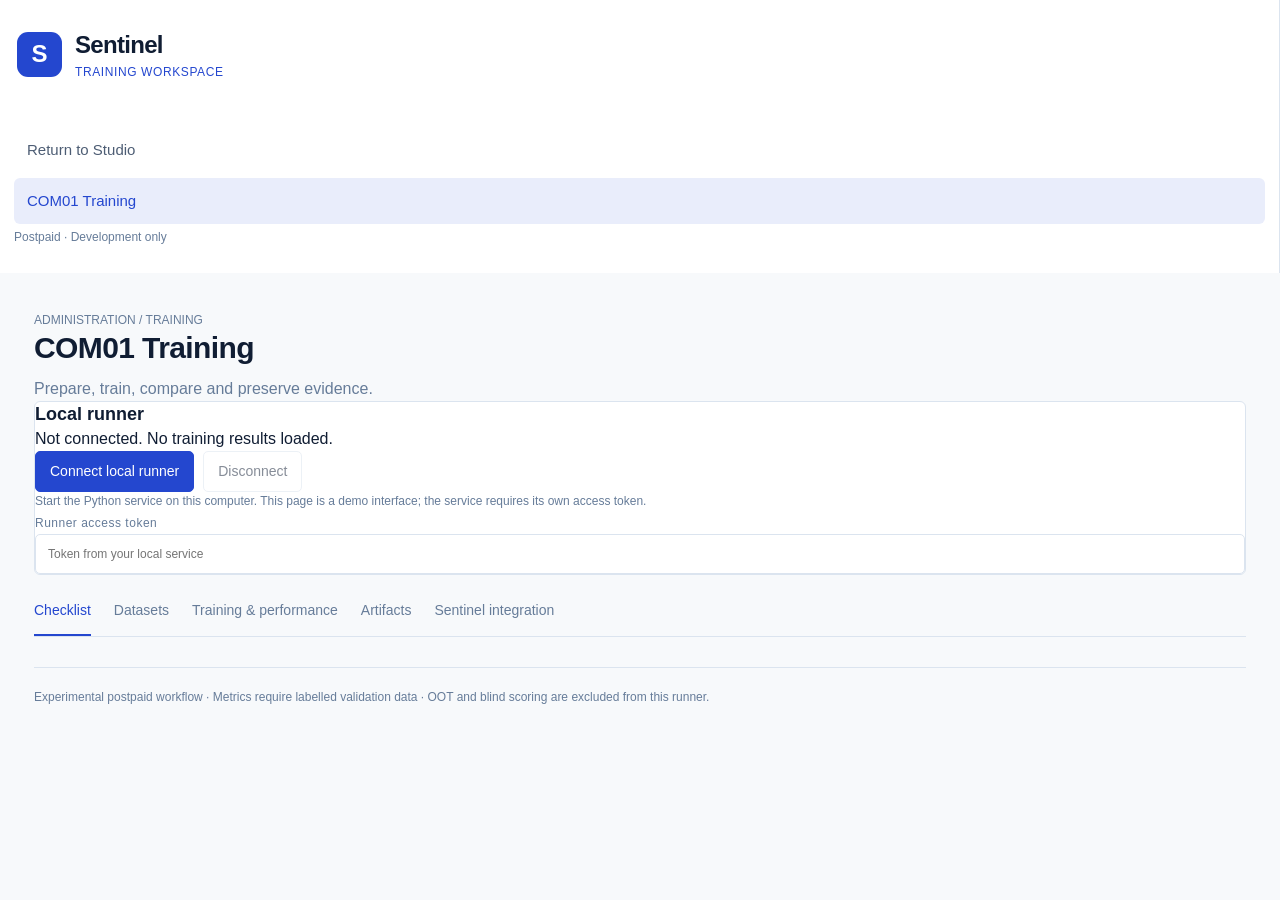
==== training.html @ 6fc21188 "Add COM01 development training console: training.html" ====
<!doctype html>
<html lang="en"><head><meta charset="utf-8"><meta name="viewport" content="width=device-width,initial-scale=1"><title>COM01 Training · Sentinel Studio</title><link rel="stylesheet" href="styles.css"><link rel="stylesheet" href="training.css"><script defer src="training.js"></script></head>
<body><div class="training-shell"><aside class="sidebar"><a class="brand" href="index.html"><span class="brand-mark">S</span><span><strong>Sentinel</strong><small>TRAINING WORKSPACE</small></span></a><nav aria-label="Training navigation"><a href="index.html">Return to Studio</a><a href="#overview" class="active">COM01 Training</a></nav><p class="meta">Postpaid · Development only</p></aside><main><header><p class="meta">ADMINISTRATION / TRAINING</p><h1>COM01 Training</h1><p class="page-sub">Prepare, train, compare and preserve evidence.</p></header><section class="panel training-panel"><h2>Local runner</h2><p id="connection" role="status">Not connected. No training results loaded.</p><div class="actions"><button class="button primary" id="connect">Connect local runner</button><button class="button" id="disconnect" disabled>Disconnect</button></div><p class="meta">Start the Python service on this computer. This page is a demo interface; the service requires its own access token.</p><label>Runner access token<input id="token" type="password" autocomplete="off" placeholder="Token from your local service"></label></section><div class="tabs" role="tablist" aria-label="Console sections"><button class="tab active" data-tab="overview">Checklist</button><button class="tab" data-tab="datasets">Datasets</button><button class="tab" data-tab="runs">Training & performance</button><button class="tab" data-tab="artifacts">Artifacts</button><button class="tab" data-tab="integration">Sentinel integration</button></div><section id="content" aria-live="polite"></section><p id="error" role="alert"></p><footer class="footer">Experimental postpaid workflow · Metrics require labelled validation data · OOT and blind scoring are excluded from this runner.</footer></main></div></body></html>
---- styles.css ----
:root{font-family:Arial,Helvetica,sans-serif;color:#101d33;background:#f7f9fb;font-synthesis:none;--blue:#2447cf;--ink:#101d33;--muted:#667c99;--border:#dbe4ef;--surface:#fff;--bg:#f7f9fb;--selected:#e9edfb;--red:#ce4654;--green:#36705d}*{box-sizing:border-box}body{margin:0;font-size:16px;line-height:1.5}button,input,select,textarea{font:inherit}button,a,select{touch-action:manipulation}button{cursor:pointer}button:disabled{cursor:default;opacity:.5}button:focus-visible,a:focus-visible,input:focus-visible,select:focus-visible,textarea:focus-visible{outline:2px solid var(--blue);outline-offset:3px}a{color:var(--blue)}h1,h2,h3,p{margin:0}h1{font-size:30px;line-height:1.25;letter-spacing:-.6px;font-weight:600}h2{font-size:18px;font-weight:600;line-height:1.4}h3{font-size:16px;font-weight:600}small,.meta{font-size:12px;color:var(--muted)}.muted{color:var(--muted)}.portal{display:grid;grid-template-columns:230px minmax(0,1fr);min-height:100vh}.sidebar{border-right:1px solid var(--border);background:var(--surface);padding:27px 14px}.brand{display:flex;gap:13px;align-items:center;text-decoration:none;color:var(--ink);margin:0 3px 46px}.brand-mark{width:45px;height:45px;background:var(--blue);color:white;border-radius:11px;font-size:24px;display:grid;place-items:center;font-weight:600}.brand strong{display:block;font-size:24px;letter-spacing:-.7px}.brand small{display:block;font-size:12px;letter-spacing:.6px;color:var(--blue)}.nav-label{font-size:12px;color:var(--muted);letter-spacing:1px;font-weight:600;padding:10px 12px}nav a{display:block;color:#4d5d74;text-decoration:none;padding:12px 13px;margin:4px 0;border-radius:6px;font-size:15px}nav a.active{background:var(--selected);color:var(--blue)}.topbar{display:flex;align-items:center;justify-content:space-between;gap:12px;padding:19px 26px;background:var(--surface);border-bottom:1px solid var(--border)}.topbar small{display:block;font-size:12px;letter-spacing:.5px;margin-top:2px}.synthetic{font-size:12px;letter-spacing:.4px;color:var(--muted);padding:7px 10px;border:1px solid var(--border);border-radius:5px;background:var(--bg);white-space:nowrap}.workspace{display:grid;grid-template-columns:minmax(0,1fr) 310px}main{padding:38px 34px 24px;min-width:0;max-width:1280px;width:100%;margin:auto}.page-sub{color:var(--muted);margin-top:10px}.toolbar{display:flex;gap:18px;justify-content:space-between;align-items:flex-end;flex-wrap:wrap;padding:25px 0 20px;border-bottom:1px solid var(--border);margin-bottom:27px}.toolbar-left{display:flex;flex-wrap:wrap;gap:16px}.field{display:flex;flex-direction:column;gap:7px}label{font-size:12px;color:var(--muted);letter-spacing:.5px}.field select{min-width:185px}select,input,textarea{border:1px solid var(--border);border-radius:5px;background:var(--surface);color:var(--ink);padding:10px 12px;min-width:0}input,textarea{width:100%}textarea{resize:vertical}.data-date{color:var(--muted);font-size:13px}.data-date strong{font-weight:400;color:var(--ink)}.kpis{display:grid;grid-template-columns:repeat(5,minmax(0,1fr));background:var(--surface);border:1px solid var(--border);border-radius:5px;margin:30px 0}.kpi{padding:20px 16px;border-right:1px solid var(--border)}.kpi:last-child{border:0}.kpi .label{display:block;color:var(--muted);font-size:13px;min-height:39px}.kpi .value{display:block;font-size:29px;line-height:1.3;font-weight:600;margin-bottom:5px;font-variant-numeric:tabular-nums}.kpi .caption{font-size:12px;color:var(--muted)}.info{font-size:13px;color:var(--muted);margin-left:5px;cursor:help}.section{margin:28px 0}.section-heading{display:flex;justify-content:space-between;align-items:center;gap:14px;margin-bottom:14px}.section-sub{font-size:13px;color:var(--muted);margin-top:4px}.panel{background:var(--surface);border:1px solid var(--border);border-radius:6px}.chart-panel{padding:17px 18px 12px}.trend{display:block;width:100%;height:205px;overflow:visible}.trend text{fill:var(--muted);font-size:12px;font-family:Arial}.trend .grid{stroke:var(--border);stroke-width:1}.trend .line{stroke:var(--ink);stroke-width:2;fill:none}.trend .dot{stroke:var(--ink);stroke-width:1.7;fill:var(--surface)}.table-wrap{overflow-x:auto}.table-wrap table{width:100%;border-collapse:collapse;background:var(--surface);font-size:14px}.table-wrap th{text-align:left;font-size:12px;letter-spacing:.5px;font-weight:400;color:var(--muted);padding:14px 17px;border-bottom:1px solid var(--border);white-space:nowrap}.table-wrap td{padding:14px 17px;border-bottom:1px solid #eaf0f7;vertical-align:middle}.table-wrap tr:last-child td{border-bottom:0}.table-wrap td.num,.table-wrap th.num{text-align:right;font-variant-numeric:tabular-nums}.table-wrap tbody tr[data-segment]{cursor:pointer}.table-wrap tbody tr[data-segment]:hover{background:#f4f7fc}.table-wrap tbody tr.selected{background:#edf1fc}.risk{display:flex;gap:13px;align-items:center;justify-content:flex-end}.risk .track{width:110px;height:6px;background:#f0f3f7;border-radius:3px}.risk .fill{height:100%;background:var(--red);border-radius:3px}.reason-list{padding:5px 18px}.reason{display:grid;grid-template-columns:minmax(0,1fr) 110px 38px;align-items:center;gap:16px;padding:12px 0;border-bottom:1px solid #eaf0f7;font-size:14px}.reason:last-child{border:0}.reason .bar{height:5px;background:#f0f3f7}.reason .bar span{display:block;height:100%;background:#7589b7}.map-summary{display:flex;align-items:center;justify-content:space-between;flex-wrap:wrap;gap:20px;padding:22px}.map-summary p{font-size:14px;color:var(--muted);max-width:390px;margin-top:5px}.map-numbers{display:flex;gap:22px}.map-numbers strong{display:block;font-size:23px}.map-numbers span{font-size:12px;color:var(--muted)}.button{background:var(--surface);border:1px solid var(--border);color:var(--ink);padding:9px 14px;border-radius:5px;font-size:14px;text-decoration:none;display:inline-block}.button.primary{background:var(--blue);color:white;border-color:var(--blue)}.button.dark{background:var(--ink);color:white;border-color:var(--ink)}.button.danger{color:#a43948}.link-button{border:0;background:none;color:var(--blue);padding:0;text-decoration:underline;text-underline-offset:3px;font-size:13px}.footer{display:flex;justify-content:space-between;gap:10px;flex-wrap:wrap;color:var(--muted);font-size:12px;padding-top:20px;border-top:1px solid var(--border);margin-top:30px}.footer .pipe{padding:0 9px;color:#b0bdcf}.fallback{padding:12px 16px;margin-bottom:20px;border:1px solid #e7d9b9;background:#fbf7ee;border-radius:5px;font-size:14px;color:#766136}.empty{padding:45px 25px;text-align:center;margin:30px 0}.empty p{margin-top:9px;color:var(--muted);font-size:14px}.pulse{background:var(--surface);border-left:1px solid var(--border);display:flex;flex-direction:column;min-width:0}.pulse-header{padding:20px 20px 16px;border-bottom:1px solid var(--border)}.pulse-header h2{color:var(--blue);font-weight:700}.pulse-header p{font-size:13px;color:var(--muted);margin-top:5px}.pulse-content{padding:18px 20px;flex:1}.question{background:var(--surface);border:1px solid var(--border);border-radius:5px;color:var(--ink);padding:11px 12px;text-align:left;width:100%;font-size:14px;line-height:1.5;margin-top:9px}.question:hover{background:var(--bg)}.pulse-compose{padding:16px 20px;border-top:1px solid var(--border)}.compose-row{display:flex;gap:7px;align-items:center}.compose-row input{font-size:14px}.send{background:var(--blue);color:white;border:0;border-radius:5px;padding:11px 9px;font-size:13px}.pulse-compose p{font-size:12px;color:var(--muted);margin-top:9px}.conversation{padding:15px 0;border-top:1px solid var(--border);margin-top:18px;font-size:14px;line-height:1.65}.conversation .asked{font-size:12px;color:var(--muted);margin-bottom:9px}.conversation .source{font-size:12px;color:var(--muted);margin-top:9px}.tabs{display:flex;gap:23px;border-bottom:1px solid var(--border);margin:25px 0 20px;flex-wrap:wrap}.tab{border:0;border-bottom:2px solid transparent;background:none;padding:0 0 13px;color:var(--muted);font-size:14px}.tab.active{border-bottom-color:var(--blue);color:var(--blue)}.count{background:#eef2f8;border-radius:3px;color:var(--muted);font-size:12px;padding:2px 5px;margin-left:5px}.campaign-name strong{font-weight:500;display:block}.campaign-name small{display:block;margin-top:4px}.status{display:inline-block;font-size:12px;color:#89651b;background:#fbf4e4;padding:4px 7px;border-radius:4px;white-space:nowrap}.status.ok{color:var(--green);background:#edf5f1}.status.neutral{color:var(--muted);background:#f0f3f8}.review{margin-top:20px}.review-header{padding:20px;border-bottom:1px solid var(--border);display:flex;justify-content:space-between;gap:15px}.review-header p{color:var(--muted);font-size:14px;margin-top:5px}.review-body{padding:0 20px}.detail-list{margin:0}.detail-row{display:grid;grid-template-columns:130px minmax(0,1fr);gap:16px;padding:16px 0;border-bottom:1px solid var(--border);font-size:14px}.detail-row dt{color:var(--muted)}.detail-row dd{margin:0}.checks{display:flex;flex-wrap:wrap;gap:14px;color:var(--green);font-size:13px;margin:17px 0}.checks span:before{content:'•';padding-right:6px}.review-actions{padding:20px;border-top:1px solid var(--border)}.review-actions textarea{margin:8px 0 13px;min-height:75px;font-size:14px}.actions{display:flex;gap:9px;flex-wrap:wrap}.simulation{font-size:12px;color:var(--muted);padding:15px 0}.report-title{display:flex;justify-content:space-between;gap:20px;flex-wrap:wrap;align-items:center;margin-bottom:18px}.report-title p{font-size:13px;color:var(--muted);margin-top:5px}.report th,.report td{padding:12px 14px}.report .group{background:#f4f6fa;font-size:12px;color:var(--muted);font-weight:500}.spark{width:105px;height:25px;display:block}.spark path{stroke:#637ba7;stroke-width:1.4;fill:none}.delta{font-size:13px;white-space:nowrap}.delta.good{color:var(--green)}.delta.bad{color:var(--red)}.observations{margin-top:18px;padding:17px 20px;font-size:14px}.observations p+p{margin-top:8px}dialog{border:1px solid var(--border);border-radius:8px;padding:0;color:var(--ink);background:var(--surface);width:min(880px,calc(100% - 32px));max-height:90vh;overflow:auto}dialog::backdrop{background:rgba(16,29,51,.35)}.dialog-top{display:flex;justify-content:space-between;align-items:center;gap:20px;padding:20px 24px;border-bottom:1px solid var(--border)}.close{background:none;border:0;color:var(--muted);font-size:27px;line-height:1;padding:4px}.dialog-body{padding:22px 24px}.dialog-body p{font-size:14px;color:var(--muted);margin-bottom:16px}.provenance{font-size:14px;width:100%;border-collapse:collapse}.provenance td{padding:10px 0;border-bottom:1px solid var(--border);overflow-wrap:anywhere}.provenance td:first-child{color:var(--muted);width:43%;padding-right:15px}.scenario{border-top:1px solid var(--border);margin-top:25px;padding-top:20px}.scenario select{display:block;margin-top:8px;width:100%}.network{position:relative;display:grid;grid-template-columns:repeat(3,minmax(0,1fr));gap:32px;margin:25px 0}.network-col{display:flex;flex-direction:column;gap:10px;z-index:1}.network-col h3{color:var(--muted);font-size:13px;margin-bottom:5px}.network-node{padding:10px 12px;background:var(--bg);border:1px solid var(--border);border-radius:5px;font-size:13px;min-height:45px}.network-node strong{float:right;color:var(--ink)}.network-lines{position:absolute;inset:35px 0 0;width:100%;height:calc(100% - 35px);pointer-events:none}.network-lines path{fill:none;stroke:#7890bc;stroke-width:1.2;stroke-dasharray:5 8;animation:flow 8s linear infinite;opacity:.55}.network-node.chosen{background:var(--selected);border-color:#b8c8ef}.risk-high{color:var(--red)}.notice{position:fixed;bottom:22px;left:50%;transform:translateX(-50%);max-width:calc(100% - 32px);border:1px solid var(--border);background:var(--surface);color:var(--ink);padding:13px 19px;border-radius:6px;font-size:14px;z-index:20}.chart-label{font-size:12px;color:var(--muted);text-align:center;margin-top:4px}[hidden]{display:none!important}@keyframes flow{to{stroke-dashoffset:-104}}@media(prefers-reduced-motion:reduce){.network-lines path{animation:none}}@media(min-width:1900px){.sidebar{padding:30px 20px}.portal{grid-template-columns:270px minmax(0,1fr)}.workspace{grid-template-columns:minmax(0,1fr) 370px}main{padding:44px}}
@media(max-width:1250px){.portal{grid-template-columns:190px minmax(0,1fr)}.workspace{grid-template-columns:minmax(0,1fr) 265px}main{padding:30px 23px}.kpi{padding:17px 12px}.kpi .label{font-size:12px;min-height:55px}.kpi .value{font-size:25px}.brand strong{font-size:22px}.risk .track{width:65px}.table-wrap td,.table-wrap th{padding:12px}.map-numbers{gap:15px}.pulse-content,.pulse-header,.pulse-compose{padding-left:16px;padding-right:16px}}
@media(max-width:1020px){.workspace{grid-template-columns:minmax(0,1fr)}.pulse{border-left:0;border-top:1px solid var(--border)}#pulse-questions{display:grid;grid-template-columns:repeat(2,minmax(0,1fr));gap:10px}.question{margin-top:0}.pulse-content{padding:20px}.pulse-content>.meta{margin-bottom:12px}.kpi .label{min-height:38px}.topbar{padding:17px 23px}}
@media(max-width:700px){.portal{grid-template-columns:minmax(0,1fr)}.sidebar{padding:16px 17px;border-right:0;border-bottom:1px solid var(--border)}.brand{margin:0 0 14px;gap:10px}.brand-mark{width:35px;height:35px;font-size:21px}.brand strong{font-size:21px}.brand small{font-size:10px}.nav-label{display:none}nav{display:flex;gap:5px;flex-wrap:wrap}nav a{padding:9px 10px;margin:0;font-size:14px}.topbar{padding:13px 20px}main{padding:26px 20px}.kpis{grid-template-columns:repeat(2,minmax(0,1fr))}.kpi{border-bottom:1px solid var(--border)}.kpi:nth-child(2n){border-right:0}.kpi:last-child{grid-column:1/-1}.kpi .label{min-height:auto;margin-bottom:9px}.toolbar{gap:15px;margin-bottom:20px}.field select{min-width:160px}.trend{height:180px}.reason{grid-template-columns:minmax(0,1fr) 70px 36px}.detail-row{grid-template-columns:105px minmax(0,1fr);gap:12px}.network{gap:15px}.network-node{font-size:12px;padding:8px}.network-col h3{font-size:12px}.network-node strong{float:none;display:block}.synthetic{font-size:11px}.dialog-body,.dialog-top{padding:18px}.data-date{font-size:12px}.map-summary{padding:18px}.map-numbers{width:100%;justify-content:space-between}.report-title .actions{width:100%}}
@media(max-width:420px){#pulse-questions{grid-template-columns:minmax(0,1fr)}.toolbar-left{width:100%}.field{width:100%}.field select{width:100%;min-width:0}.topbar{gap:8px}.detail-row{grid-template-columns:minmax(0,1fr);gap:5px}.network{grid-template-columns:minmax(0,1fr)}.network-lines{display:none}.network-node strong{float:right}.network-col{margin-bottom:8px}h1{font-size:27px}}@media print{.sidebar,.topbar,.pulse,.toolbar,.footer,.actions,.notice{display:none!important}.portal,.workspace{display:block}main{max-width:none;padding:0}.panel{break-inside:avoid}body{background:white;font-size:12px}.report-title{margin:10px 0}.table-wrap{overflow:visible}.table-wrap table{font-size:11px}.table-wrap th,.table-wrap td{padding:8px}h1{font-size:22px}.report-title:before{content:'Sentinel Studio · Atoma · Synthetic data';display:block;width:100%;font-size:12px;color:#667c99}.spark{width:75px}}
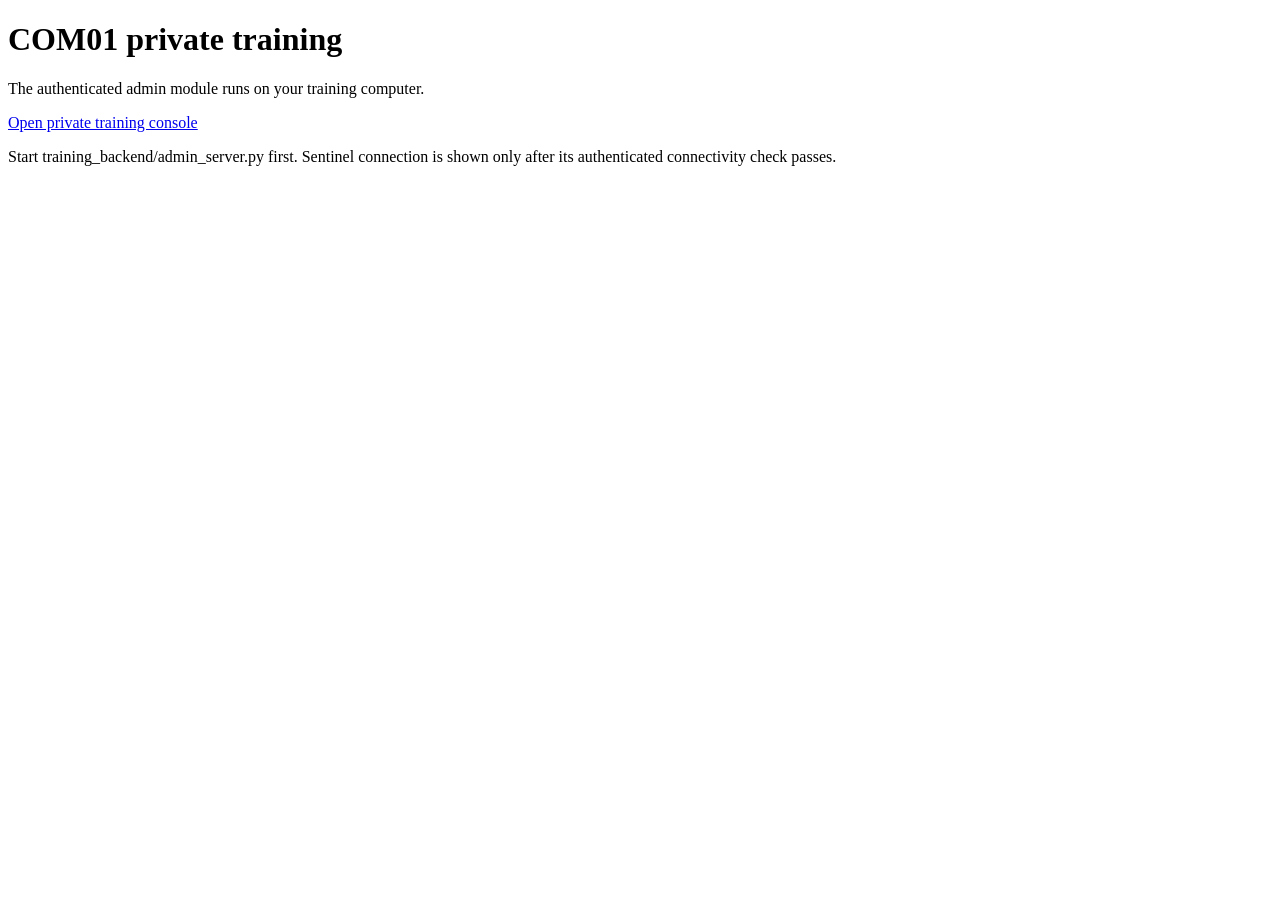
==== commit 0cf59693: "Add authenticated COM01 admin runner and calibrated Sentinel staging bridge" ====
--- a/training.html
+++ b/training.html
@@ -1,3 +1 @@
-<!doctype html>
-<html lang="en"><head><meta charset="utf-8"><meta name="viewport" content="width=device-width,initial-scale=1"><title>COM01 Training · Sentinel Studio</title><link rel="stylesheet" href="styles.css"><link rel="stylesheet" href="training.css"><script defer src="training.js"></script></head>
-<body><div class="training-shell"><aside class="sidebar"><a class="brand" href="index.html"><span class="brand-mark">S</span><span><strong>Sentinel</strong><small>TRAINING WORKSPACE</small></span></a><nav aria-label="Training navigation"><a href="index.html">Return to Studio</a><a href="#overview" class="active">COM01 Training</a></nav><p class="meta">Postpaid · Development only</p></aside><main><header><p class="meta">ADMINISTRATION / TRAINING</p><h1>COM01 Training</h1><p class="page-sub">Prepare, train, compare and preserve evidence.</p></header><section class="panel training-panel"><h2>Local runner</h2><p id="connection" role="status">Not connected. No training results loaded.</p><div class="actions"><button class="button primary" id="connect">Connect local runner</button><button class="button" id="disconnect" disabled>Disconnect</button></div><p class="meta">Start the Python service on this computer. This page is a demo interface; the service requires its own access token.</p><label>Runner access token<input id="token" type="password" autocomplete="off" placeholder="Token from your local service"></label></section><div class="tabs" role="tablist" aria-label="Console sections"><button class="tab active" data-tab="overview">Checklist</button><button class="tab" data-tab="datasets">Datasets</button><button class="tab" data-tab="runs">Training & performance</button><button class="tab" data-tab="artifacts">Artifacts</button><button class="tab" data-tab="integration">Sentinel integration</button></div><section id="content" aria-live="polite"></section><p id="error" role="alert"></p><footer class="footer">Experimental postpaid workflow · Metrics require labelled validation data · OOT and blind scoring are excluded from this runner.</footer></main></div></body></html>
+<!doctype html><html lang="en"><head><meta charset="utf-8"><title>Private COM01 training</title></head><body><h1>COM01 private training</h1><p>The authenticated admin module runs on your training computer.</p><p><a href="http://127.0.0.1:8765/">Open private training console</a></p><p>Start training_backend/admin_server.py first. Sentinel connection is shown only after its authenticated connectivity check passes.</p></body></html>
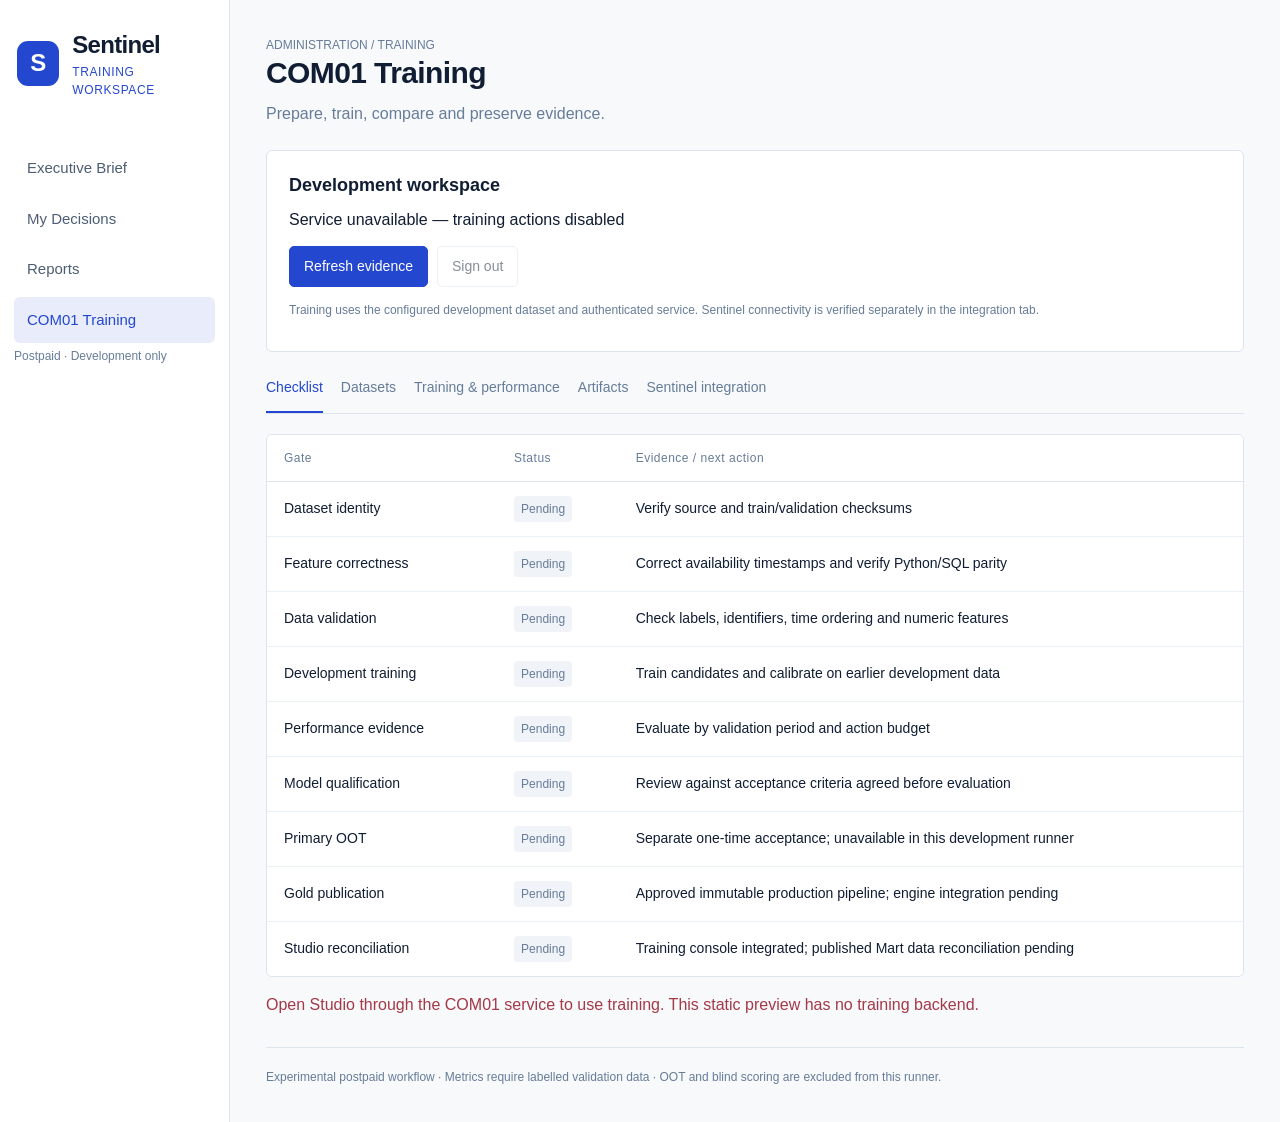
==== commit f34ca765: "Integrate COM01 training console into authenticated Studio workspace" ====
--- a/training.html
+++ b/training.html
@@ -1 +1,5 @@
-<!doctype html><html lang="en"><head><meta charset="utf-8"><title>Private COM01 training</title></head><body><h1>COM01 private training</h1><p>The authenticated admin module runs on your training computer.</p><p><a href="http://127.0.0.1:8765/">Open private training console</a></p><p>Start training_backend/admin_server.py first. Sentinel connection is shown only after its authenticated connectivity check passes.</p></body></html>+<!doctype html>
+<html lang="en"><head><meta charset="utf-8"><meta name="viewport" content="width=device-width,initial-scale=1"><title>COM01 Training · Sentinel Studio</title><link rel="stylesheet" href="styles.css"><link rel="stylesheet" href="training.css"><script defer src="training.js"></script></head>
+<body><div class="training-shell"><aside class="sidebar"><a class="brand" href="index.html"><span class="brand-mark">S</span><span><strong>Sentinel</strong><small>TRAINING WORKSPACE</small></span></a><nav aria-label="Training navigation"><a href="index.html#brief">Executive Brief</a><a href="index.html#decisions">My Decisions</a><a href="index.html#reports">Reports</a><a href="training.html" class="active" aria-current="page">COM01 Training</a></nav><p class="meta">Postpaid · Development only</p></aside><main><header><p class="meta">ADMINISTRATION / TRAINING</p><h1>COM01 Training</h1><p class="page-sub">Prepare, train, compare and preserve evidence.</p></header><section class="panel training-panel"><h2>Development workspace</h2><p id="connection" role="status">Not connected. No training results loaded.</p><div class="actions"><button class="button primary" id="connect">Refresh evidence</button><button class="button" id="disconnect" disabled>Sign out</button></div><p class="meta">Training uses the configured development dataset and authenticated service. Sentinel connectivity is verified separately in the integration tab.</p></section><div class="tabs" role="tablist" aria-label="Console sections"><button role="tab" aria-selected="true" class="tab active" data-tab="overview">Checklist</button><button role="tab" aria-selected="false" class="tab" data-tab="datasets">Datasets</button><button role="tab" aria-selected="false" class="tab" data-tab="runs">Training & performance</button><button role="tab" aria-selected="false" class="tab" data-tab="artifacts">Artifacts</button><button role="tab" aria-selected="false" class="tab" data-tab="integration">Sentinel integration</button></div><section id="content" aria-live="polite"></section><p id="error" role="alert"></p><footer class="footer">Experimental postpaid workflow · Metrics require labelled validation data · OOT and blind scoring are excluded from this runner.</footer></main></div></body></html>
+
+
--- a/styles.css
+++ b/styles.css
@@ -0,0 +1,5 @@
+:root{font-family:Arial,Helvetica,sans-serif;color:#101d33;background:#f7f9fb;font-synthesis:none;--blue:#2447cf;--ink:#101d33;--muted:#667c99;--border:#dbe4ef;--surface:#fff;--bg:#f7f9fb;--selected:#e9edfb;--red:#ce4654;--green:#36705d}*{box-sizing:border-box}body{margin:0;font-size:16px;line-height:1.5}button,input,select,textarea{font:inherit}button,a,select{touch-action:manipulation}button{cursor:pointer}button:disabled{cursor:default;opacity:.5}button:focus-visible,a:focus-visible,input:focus-visible,select:focus-visible,textarea:focus-visible{outline:2px solid var(--blue);outline-offset:3px}a{color:var(--blue)}h1,h2,h3,p{margin:0}h1{font-size:30px;line-height:1.25;letter-spacing:-.6px;font-weight:600}h2{font-size:18px;font-weight:600;line-height:1.4}h3{font-size:16px;font-weight:600}small,.meta{font-size:12px;color:var(--muted)}.muted{color:var(--muted)}.portal{display:grid;grid-template-columns:230px minmax(0,1fr);min-height:100vh}.sidebar{border-right:1px solid var(--border);background:var(--surface);padding:27px 14px}.brand{display:flex;gap:13px;align-items:center;text-decoration:none;color:var(--ink);margin:0 3px 46px}.brand-mark{width:45px;height:45px;background:var(--blue);color:white;border-radius:11px;font-size:24px;display:grid;place-items:center;font-weight:600}.brand strong{display:block;font-size:24px;letter-spacing:-.7px}.brand small{display:block;font-size:12px;letter-spacing:.6px;color:var(--blue)}.nav-label{font-size:12px;color:var(--muted);letter-spacing:1px;font-weight:600;padding:10px 12px}nav a{display:block;color:#4d5d74;text-decoration:none;padding:12px 13px;margin:4px 0;border-radius:6px;font-size:15px}nav a.active{background:var(--selected);color:var(--blue)}.topbar{display:flex;align-items:center;justify-content:space-between;gap:12px;padding:19px 26px;background:var(--surface);border-bottom:1px solid var(--border)}.topbar small{display:block;font-size:12px;letter-spacing:.5px;margin-top:2px}.synthetic{font-size:12px;letter-spacing:.4px;color:var(--muted);padding:7px 10px;border:1px solid var(--border);border-radius:5px;background:var(--bg);white-space:nowrap}.workspace{display:grid;grid-template-columns:minmax(0,1fr) 310px}main{padding:38px 34px 24px;min-width:0;max-width:1280px;width:100%;margin:auto}.page-sub{color:var(--muted);margin-top:10px}.toolbar{display:flex;gap:18px;justify-content:space-between;align-items:flex-end;flex-wrap:wrap;padding:25px 0 20px;border-bottom:1px solid var(--border);margin-bottom:27px}.toolbar-left{display:flex;flex-wrap:wrap;gap:16px}.field{display:flex;flex-direction:column;gap:7px}label{font-size:12px;color:var(--muted);letter-spacing:.5px}.field select{min-width:185px}select,input,textarea{border:1px solid var(--border);border-radius:5px;background:var(--surface);color:var(--ink);padding:10px 12px;min-width:0}input,textarea{width:100%}textarea{resize:vertical}.data-date{color:var(--muted);font-size:13px}.data-date strong{font-weight:400;color:var(--ink)}.kpis{display:grid;grid-template-columns:repeat(5,minmax(0,1fr));background:var(--surface);border:1px solid var(--border);border-radius:5px;margin:30px 0}.kpi{padding:20px 16px;border-right:1px solid var(--border)}.kpi:last-child{border:0}.kpi .label{display:block;color:var(--muted);font-size:13px;min-height:39px}.kpi .value{display:block;font-size:29px;line-height:1.3;font-weight:600;margin-bottom:5px;font-variant-numeric:tabular-nums}.kpi .caption{font-size:12px;color:var(--muted)}.info{font-size:13px;color:var(--muted);margin-left:5px;cursor:help}.section{margin:28px 0}.section-heading{display:flex;justify-content:space-between;align-items:center;gap:14px;margin-bottom:14px}.section-sub{font-size:13px;color:var(--muted);margin-top:4px}.panel{background:var(--surface);border:1px solid var(--border);border-radius:6px}.chart-panel{padding:17px 18px 12px}.trend{display:block;width:100%;height:205px;overflow:visible}.trend text{fill:var(--muted);font-size:12px;font-family:Arial}.trend .grid{stroke:var(--border);stroke-width:1}.trend .line{stroke:var(--ink);stroke-width:2;fill:none}.trend .dot{stroke:var(--ink);stroke-width:1.7;fill:var(--surface)}.table-wrap{overflow-x:auto}.table-wrap table{width:100%;border-collapse:collapse;background:var(--surface);font-size:14px}.table-wrap th{text-align:left;font-size:12px;letter-spacing:.5px;font-weight:400;color:var(--muted);padding:14px 17px;border-bottom:1px solid var(--border);white-space:nowrap}.table-wrap td{padding:14px 17px;border-bottom:1px solid #eaf0f7;vertical-align:middle}.table-wrap tr:last-child td{border-bottom:0}.table-wrap td.num,.table-wrap th.num{text-align:right;font-variant-numeric:tabular-nums}.table-wrap tbody tr[data-segment]{cursor:pointer}.table-wrap tbody tr[data-segment]:hover{background:#f4f7fc}.table-wrap tbody tr.selected{background:#edf1fc}.risk{display:flex;gap:13px;align-items:center;justify-content:flex-end}.risk .track{width:110px;height:6px;background:#f0f3f7;border-radius:3px}.risk .fill{height:100%;background:var(--red);border-radius:3px}.reason-list{padding:5px 18px}.reason{display:grid;grid-template-columns:minmax(0,1fr) 110px 38px;align-items:center;gap:16px;padding:12px 0;border-bottom:1px solid #eaf0f7;font-size:14px}.reason:last-child{border:0}.reason .bar{height:5px;background:#f0f3f7}.reason .bar span{display:block;height:100%;background:#7589b7}.map-summary{display:flex;align-items:center;justify-content:space-between;flex-wrap:wrap;gap:20px;padding:22px}.map-summary p{font-size:14px;color:var(--muted);max-width:390px;margin-top:5px}.map-numbers{display:flex;gap:22px}.map-numbers strong{display:block;font-size:23px}.map-numbers span{font-size:12px;color:var(--muted)}.button{background:var(--surface);border:1px solid var(--border);color:var(--ink);padding:9px 14px;border-radius:5px;font-size:14px;text-decoration:none;display:inline-block}.button.primary{background:var(--blue);color:white;border-color:var(--blue)}.button.dark{background:var(--ink);color:white;border-color:var(--ink)}.button.danger{color:#a43948}.link-button{border:0;background:none;color:var(--blue);padding:0;text-decoration:underline;text-underline-offset:3px;font-size:13px}.footer{display:flex;justify-content:space-between;gap:10px;flex-wrap:wrap;color:var(--muted);font-size:12px;padding-top:20px;border-top:1px solid var(--border);margin-top:30px}.footer .pipe{padding:0 9px;color:#b0bdcf}.fallback{padding:12px 16px;margin-bottom:20px;border:1px solid #e7d9b9;background:#fbf7ee;border-radius:5px;font-size:14px;color:#766136}.empty{padding:45px 25px;text-align:center;margin:30px 0}.empty p{margin-top:9px;color:var(--muted);font-size:14px}.pulse{background:var(--surface);border-left:1px solid var(--border);display:flex;flex-direction:column;min-width:0}.pulse-header{padding:20px 20px 16px;border-bottom:1px solid var(--border)}.pulse-header h2{color:var(--blue);font-weight:700}.pulse-header p{font-size:13px;color:var(--muted);margin-top:5px}.pulse-content{padding:18px 20px;flex:1}.question{background:var(--surface);border:1px solid var(--border);border-radius:5px;color:var(--ink);padding:11px 12px;text-align:left;width:100%;font-size:14px;line-height:1.5;margin-top:9px}.question:hover{background:var(--bg)}.pulse-compose{padding:16px 20px;border-top:1px solid var(--border)}.compose-row{display:flex;gap:7px;align-items:center}.compose-row input{font-size:14px}.send{background:var(--blue);color:white;border:0;border-radius:5px;padding:11px 9px;font-size:13px}.pulse-compose p{font-size:12px;color:var(--muted);margin-top:9px}.conversation{padding:15px 0;border-top:1px solid var(--border);margin-top:18px;font-size:14px;line-height:1.65}.conversation .asked{font-size:12px;color:var(--muted);margin-bottom:9px}.conversation .source{font-size:12px;color:var(--muted);margin-top:9px}.tabs{display:flex;gap:23px;border-bottom:1px solid var(--border);margin:25px 0 20px;flex-wrap:wrap}.tab{border:0;border-bottom:2px solid transparent;background:none;padding:0 0 13px;color:var(--muted);font-size:14px}.tab.active{border-bottom-color:var(--blue);color:var(--blue)}.count{background:#eef2f8;border-radius:3px;color:var(--muted);font-size:12px;padding:2px 5px;margin-left:5px}.campaign-name strong{font-weight:500;display:block}.campaign-name small{display:block;margin-top:4px}.status{display:inline-block;font-size:12px;color:#89651b;background:#fbf4e4;padding:4px 7px;border-radius:4px;white-space:nowrap}.status.ok{color:var(--green);background:#edf5f1}.status.neutral{color:var(--muted);background:#f0f3f8}.review{margin-top:20px}.review-header{padding:20px;border-bottom:1px solid var(--border);display:flex;justify-content:space-between;gap:15px}.review-header p{color:var(--muted);font-size:14px;margin-top:5px}.review-body{padding:0 20px}.detail-list{margin:0}.detail-row{display:grid;grid-template-columns:130px minmax(0,1fr);gap:16px;padding:16px 0;border-bottom:1px solid var(--border);font-size:14px}.detail-row dt{color:var(--muted)}.detail-row dd{margin:0}.checks{display:flex;flex-wrap:wrap;gap:14px;color:var(--green);font-size:13px;margin:17px 0}.checks span:before{content:'•';padding-right:6px}.review-actions{padding:20px;border-top:1px solid var(--border)}.review-actions textarea{margin:8px 0 13px;min-height:75px;font-size:14px}.actions{display:flex;gap:9px;flex-wrap:wrap}.simulation{font-size:12px;color:var(--muted);padding:15px 0}.report-title{display:flex;justify-content:space-between;gap:20px;flex-wrap:wrap;align-items:center;margin-bottom:18px}.report-title p{font-size:13px;color:var(--muted);margin-top:5px}.report th,.report td{padding:12px 14px}.report .group{background:#f4f6fa;font-size:12px;color:var(--muted);font-weight:500}.spark{width:105px;height:25px;display:block}.spark path{stroke:#637ba7;stroke-width:1.4;fill:none}.delta{font-size:13px;white-space:nowrap}.delta.good{color:var(--green)}.delta.bad{color:var(--red)}.observations{margin-top:18px;padding:17px 20px;font-size:14px}.observations p+p{margin-top:8px}dialog{border:1px solid var(--border);border-radius:8px;padding:0;color:var(--ink);background:var(--surface);width:min(880px,calc(100% - 32px));max-height:90vh;overflow:auto}dialog::backdrop{background:rgba(16,29,51,.35)}.dialog-top{display:flex;justify-content:space-between;align-items:center;gap:20px;padding:20px 24px;border-bottom:1px solid var(--border)}.close{background:none;border:0;color:var(--muted);font-size:27px;line-height:1;padding:4px}.dialog-body{padding:22px 24px}.dialog-body p{font-size:14px;color:var(--muted);margin-bottom:16px}.provenance{font-size:14px;width:100%;border-collapse:collapse}.provenance td{padding:10px 0;border-bottom:1px solid var(--border);overflow-wrap:anywhere}.provenance td:first-child{color:var(--muted);width:43%;padding-right:15px}.scenario{border-top:1px solid var(--border);margin-top:25px;padding-top:20px}.scenario select{display:block;margin-top:8px;width:100%}.network{position:relative;display:grid;grid-template-columns:repeat(3,minmax(0,1fr));gap:32px;margin:25px 0}.network-col{display:flex;flex-direction:column;gap:10px;z-index:1}.network-col h3{color:var(--muted);font-size:13px;margin-bottom:5px}.network-node{padding:10px 12px;background:var(--bg);border:1px solid var(--border);border-radius:5px;font-size:13px;min-height:45px}.network-node strong{float:right;color:var(--ink)}.network-lines{position:absolute;inset:35px 0 0;width:100%;height:calc(100% - 35px);pointer-events:none}.network-lines path{fill:none;stroke:#7890bc;stroke-width:1.2;stroke-dasharray:5 8;animation:flow 8s linear infinite;opacity:.55}.network-node.chosen{background:var(--selected);border-color:#b8c8ef}.risk-high{color:var(--red)}.notice{position:fixed;bottom:22px;left:50%;transform:translateX(-50%);max-width:calc(100% - 32px);border:1px solid var(--border);background:var(--surface);color:var(--ink);padding:13px 19px;border-radius:6px;font-size:14px;z-index:20}.chart-label{font-size:12px;color:var(--muted);text-align:center;margin-top:4px}[hidden]{display:none!important}@keyframes flow{to{stroke-dashoffset:-104}}@media(prefers-reduced-motion:reduce){.network-lines path{animation:none}}@media(min-width:1900px){.sidebar{padding:30px 20px}.portal{grid-template-columns:270px minmax(0,1fr)}.workspace{grid-template-columns:minmax(0,1fr) 370px}main{padding:44px}}
+@media(max-width:1250px){.portal{grid-template-columns:190px minmax(0,1fr)}.workspace{grid-template-columns:minmax(0,1fr) 265px}main{padding:30px 23px}.kpi{padding:17px 12px}.kpi .label{font-size:12px;min-height:55px}.kpi .value{font-size:25px}.brand strong{font-size:22px}.risk .track{width:65px}.table-wrap td,.table-wrap th{padding:12px}.map-numbers{gap:15px}.pulse-content,.pulse-header,.pulse-compose{padding-left:16px;padding-right:16px}}
+@media(max-width:1020px){.workspace{grid-template-columns:minmax(0,1fr)}.pulse{border-left:0;border-top:1px solid var(--border)}#pulse-questions{display:grid;grid-template-columns:repeat(2,minmax(0,1fr));gap:10px}.question{margin-top:0}.pulse-content{padding:20px}.pulse-content>.meta{margin-bottom:12px}.kpi .label{min-height:38px}.topbar{padding:17px 23px}}
+@media(max-width:700px){.portal{grid-template-columns:minmax(0,1fr)}.sidebar{padding:16px 17px;border-right:0;border-bottom:1px solid var(--border)}.brand{margin:0 0 14px;gap:10px}.brand-mark{width:35px;height:35px;font-size:21px}.brand strong{font-size:21px}.brand small{font-size:10px}.nav-label{display:none}nav{display:flex;gap:5px;flex-wrap:wrap}nav a{padding:9px 10px;margin:0;font-size:14px}.topbar{padding:13px 20px}main{padding:26px 20px}.kpis{grid-template-columns:repeat(2,minmax(0,1fr))}.kpi{border-bottom:1px solid var(--border)}.kpi:nth-child(2n){border-right:0}.kpi:last-child{grid-column:1/-1}.kpi .label{min-height:auto;margin-bottom:9px}.toolbar{gap:15px;margin-bottom:20px}.field select{min-width:160px}.trend{height:180px}.reason{grid-template-columns:minmax(0,1fr) 70px 36px}.detail-row{grid-template-columns:105px minmax(0,1fr);gap:12px}.network{gap:15px}.network-node{font-size:12px;padding:8px}.network-col h3{font-size:12px}.network-node strong{float:none;display:block}.synthetic{font-size:11px}.dialog-body,.dialog-top{padding:18px}.data-date{font-size:12px}.map-summary{padding:18px}.map-numbers{width:100%;justify-content:space-between}.report-title .actions{width:100%}}
+@media(max-width:420px){#pulse-questions{grid-template-columns:minmax(0,1fr)}.toolbar-left{width:100%}.field{width:100%}.field select{width:100%;min-width:0}.topbar{gap:8px}.detail-row{grid-template-columns:minmax(0,1fr);gap:5px}.network{grid-template-columns:minmax(0,1fr)}.network-lines{display:none}.network-node strong{float:right}.network-col{margin-bottom:8px}h1{font-size:27px}}@media print{.sidebar,.topbar,.pulse,.toolbar,.footer,.actions,.notice{display:none!important}.portal,.workspace{display:block}main{max-width:none;padding:0}.panel{break-inside:avoid}body{background:white;font-size:12px}.report-title{margin:10px 0}.table-wrap{overflow:visible}.table-wrap table{font-size:11px}.table-wrap th,.table-wrap td{padding:8px}h1{font-size:22px}.report-title:before{content:'Sentinel Studio · Atoma · Synthetic data';display:block;width:100%;font-size:12px;color:#667c99}.spark{width:75px}}
--- a/training.css
+++ b/training.css
@@ -0,0 +1,4 @@
+.training-shell{display:grid;grid-template-columns:230px minmax(0,1fr);min-height:100vh}.training-shell main{max-width:1200px;margin:0 auto;padding:36px}.training-panel{padding:22px;margin:24px 0}.training-panel p{margin:10px 0}.training-panel label{display:block;max-width:460px;margin-top:16px}.training-panel input{display:block;margin-top:6px}.training-shell .actions{margin:14px 0}.training-shell pre{white-space:pre-wrap;overflow-wrap:anywhere;font-size:13px;background:#eef2f6;padding:16px;max-height:420px;overflow:auto}.training-shell td{overflow-wrap:anywhere}.training-shell #error{color:#a43948;margin:16px 0}.training-shell .metric-note{padding:14px 0;color:var(--muted);font-size:13px}.training-shell .status{white-space:normal}.training-shell .tabs{gap:18px}.training-shell .section-sub{margin-bottom:16px}@media(max-width:760px){.training-shell{grid-template-columns:1fr}.training-shell main{padding:24px 18px}.training-shell .sidebar{padding:18px}.training-shell .brand{margin-bottom:18px}}
+
+
+.studio-signin{max-width:520px;margin:10vh auto;padding:32px}.studio-signin input{display:block;margin:12px 0;width:100%}.training-shell .tabs{flex-wrap:wrap}.training-shell input,.training-shell select{max-width:100%}
